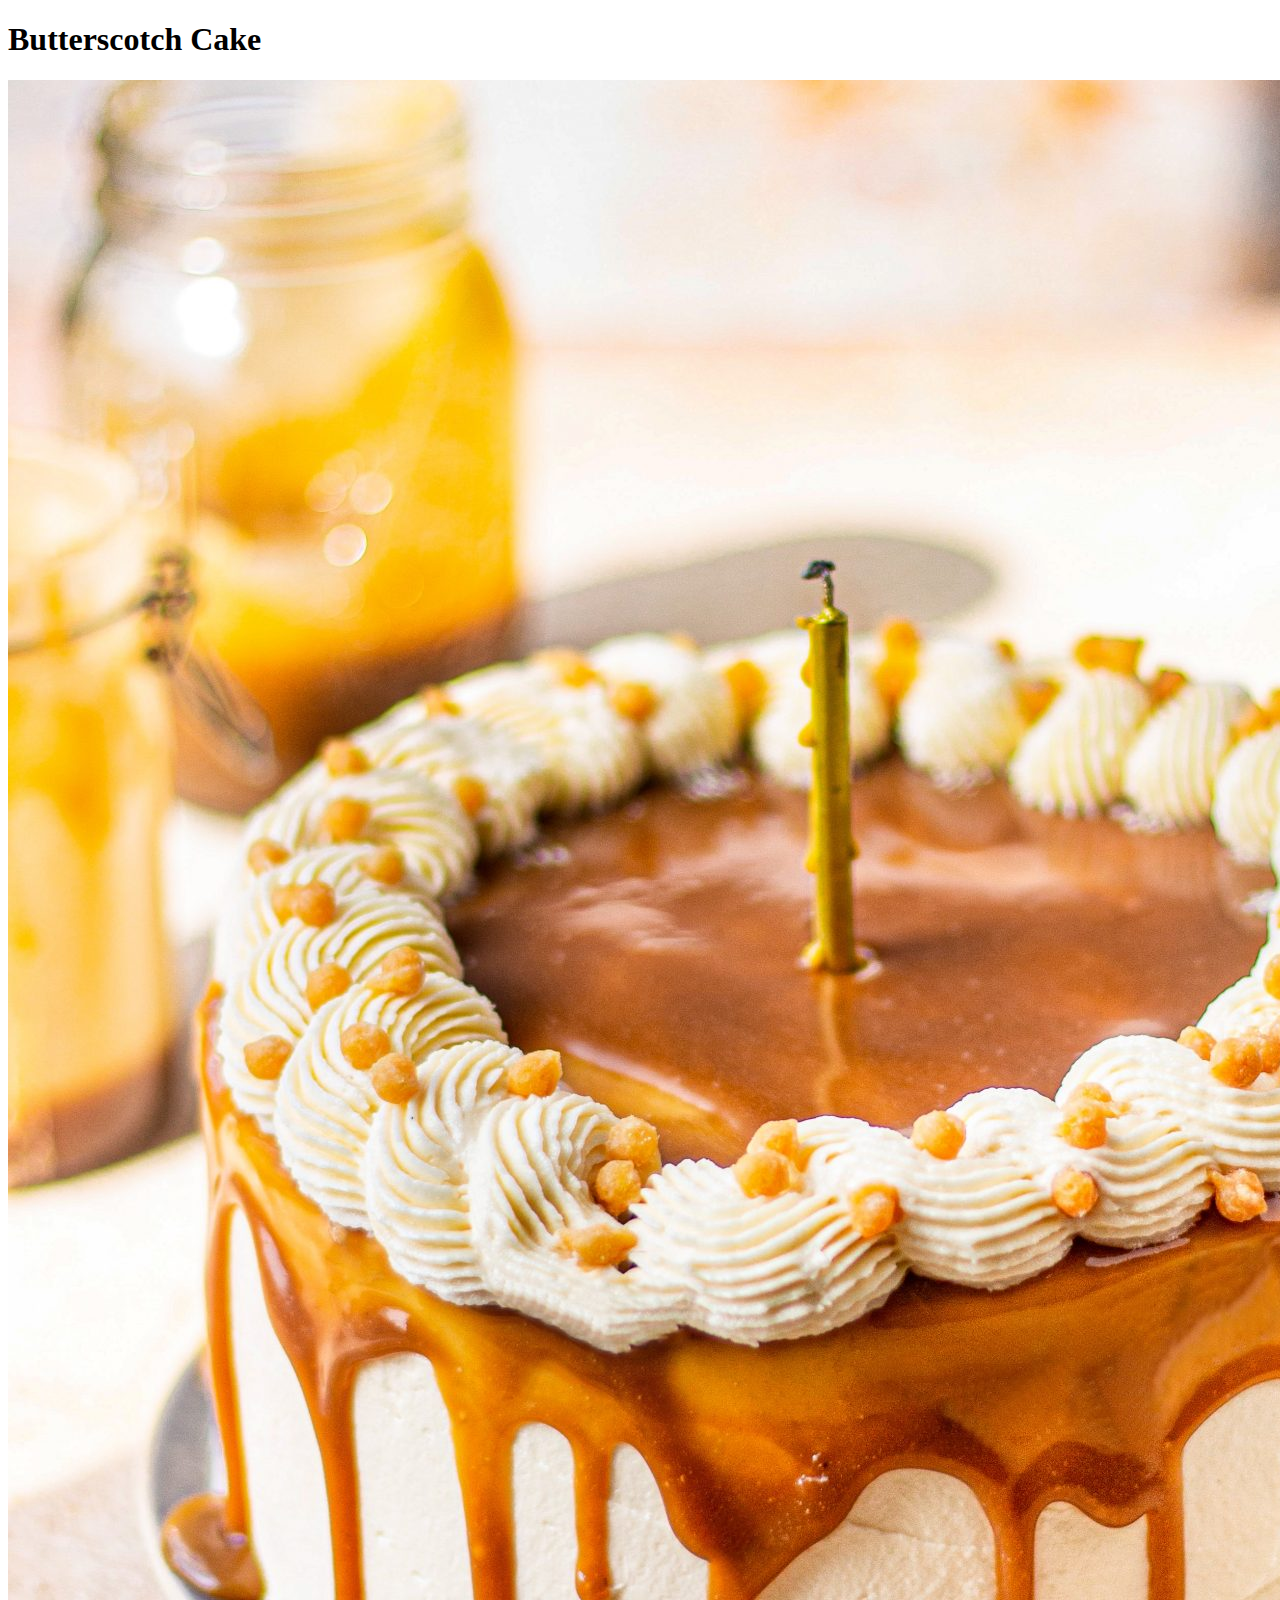
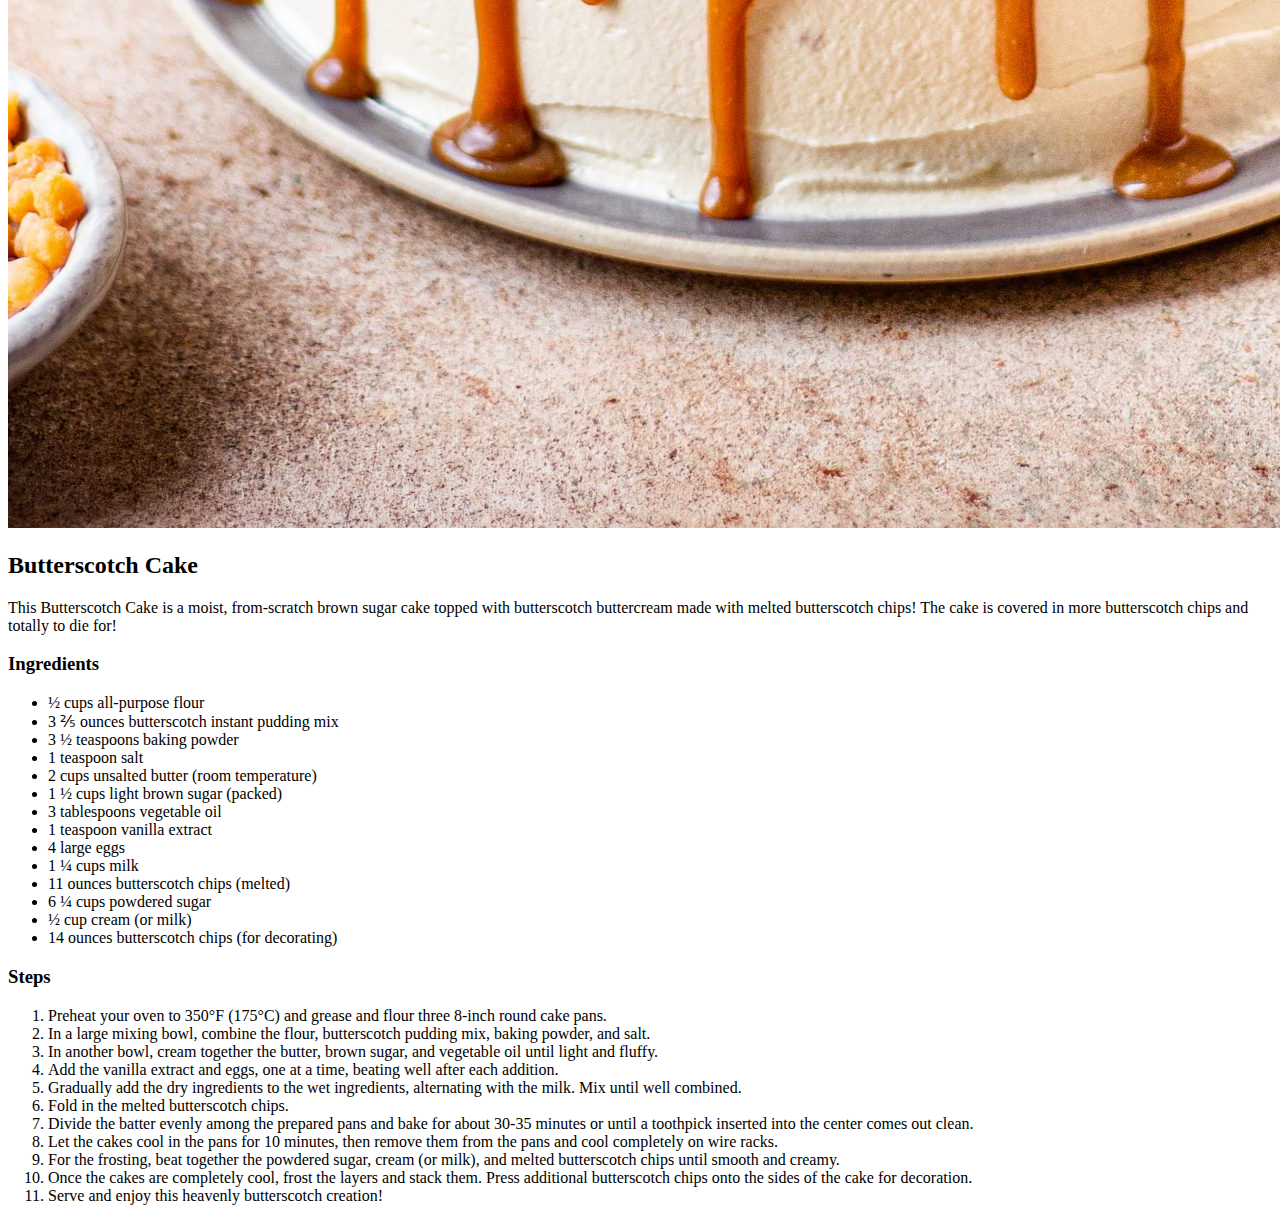
==== recipes/butterscotch-cake.html @ dc742cfb "Added recipe data for 4 recipes." ====
<!DOCTYPE html>
<html lang="en">
<head>
    <meta charset="UTF-8">
    <meta name="viewport" content="width=device-width, initial-scale=1.0">
    <title>Document</title>
</head>
<body>
    <h1>Butterscotch Cake</h1>
    <img src="../images/butterscotch-cake.jpg" alt="Butterscotch Cake">
    <h2>Butterscotch Cake</h2>
    <p>This Butterscotch Cake is a moist, from-scratch brown sugar cake topped with butterscotch buttercream made with melted butterscotch chips! 
        The cake is covered in more butterscotch chips and totally to die for!</p>
    <h3>Ingredients</h3>
    <ul>
        <li>½ cups all-purpose flour</li>
        <li>3 ⅖ ounces butterscotch instant pudding mix</li>
        <li>3 ½ teaspoons baking powder</li>
        <li>1 teaspoon salt</li>
        <li>2 cups unsalted butter (room temperature)</li>
        <li>1 ½ cups light brown sugar (packed)</li>
        <li>3 tablespoons vegetable oil</li>
        <li>1 teaspoon vanilla extract</li>
        <li>4 large eggs</li>
        <li>1 ¼ cups milk</li>
        <li>11 ounces butterscotch chips (melted)</li>
        <li>6 ¼ cups powdered sugar</li>
        <li>½ cup cream (or milk)</li>
        <li>14 ounces butterscotch chips (for decorating)</li>
        </ul>
    <h3>Steps</h3>
    <ol>
        <li>Preheat your oven to 350°F (175°C) and grease and flour three 8-inch round cake pans.</li>
        <li>In a large mixing bowl, combine the flour, butterscotch pudding mix, baking powder, and salt.</li>
        <li>In another bowl, cream together the butter, brown sugar, and vegetable oil until light and fluffy.</li>
        <li>Add the vanilla extract and eggs, one at a time, beating well after each addition.</li>
        <li>Gradually add the dry ingredients to the wet ingredients, alternating with the milk. Mix until well combined.</li>
        <li>Fold in the melted butterscotch chips.</li>
        <li>Divide the batter evenly among the prepared pans and bake for about 30-35 minutes or until a toothpick inserted into the center comes out clean.</li>
        <li>Let the cakes cool in the pans for 10 minutes, then remove them from the pans and cool completely on wire racks.</li>
        <li>For the frosting, beat together the powdered sugar, cream (or milk), and melted butterscotch chips until smooth and creamy.</li>
        <li>Once the cakes are completely cool, frost the layers and stack them. Press additional butterscotch chips onto the sides of the cake for decoration.</li>
        <li>Serve and enjoy this heavenly butterscotch creation!</li>
    </ol>
</body>
</html>
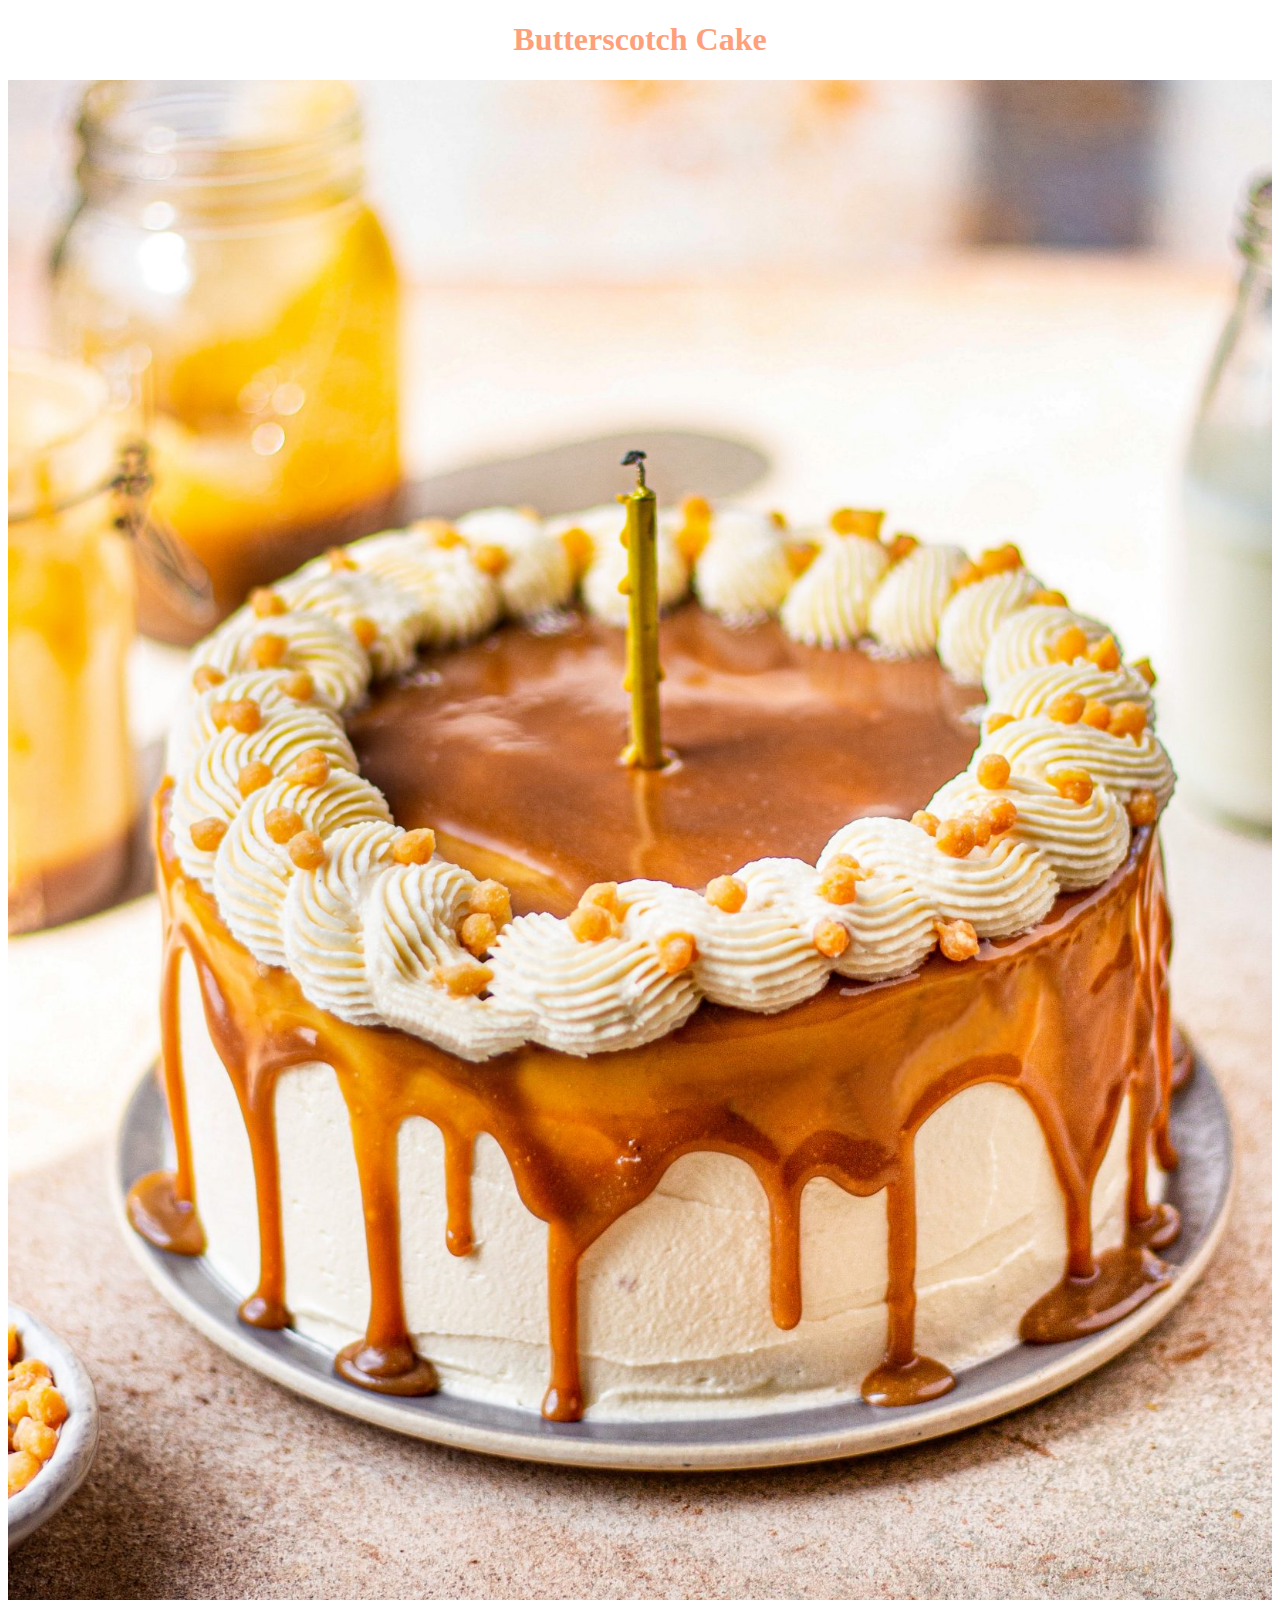
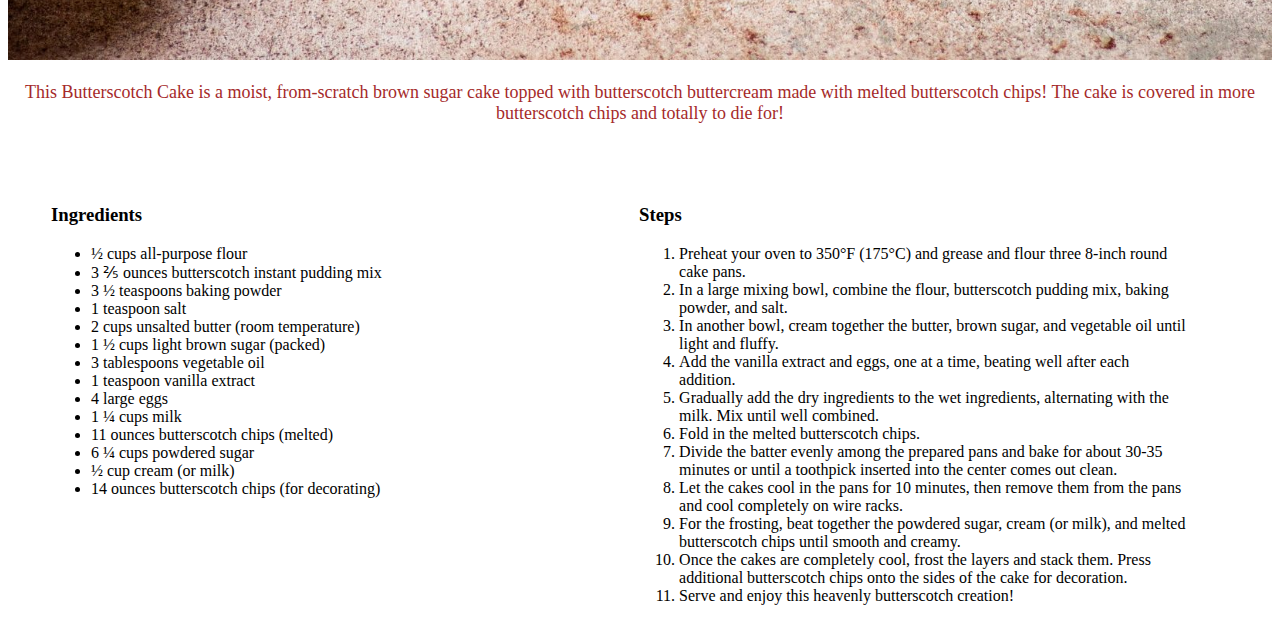
==== commit fd67ff8f: "added styling to the webpages" ====
--- a/recipes/butterscotch-cake.html
+++ b/recipes/butterscotch-cake.html
@@ -1,46 +1,67 @@
 <!DOCTYPE html>
 <html lang="en">
+
 <head>
     <meta charset="UTF-8">
     <meta name="viewport" content="width=device-width, initial-scale=1.0">
     <title>Document</title>
+    <link rel="stylesheet" href="recipe-styles.css">
 </head>
+
 <body>
     <h1>Butterscotch Cake</h1>
-    <img src="../images/butterscotch-cake.jpg" alt="Butterscotch Cake">
-    <h2>Butterscotch Cake</h2>
-    <p>This Butterscotch Cake is a moist, from-scratch brown sugar cake topped with butterscotch buttercream made with melted butterscotch chips! 
+    <img src="images/butterscotch-cake.jpg" alt="Butterscotch Cake">
+    <p>This Butterscotch Cake is a moist, from-scratch brown sugar cake topped with butterscotch buttercream made with
+        melted butterscotch chips!
         The cake is covered in more butterscotch chips and totally to die for!</p>
-    <h3>Ingredients</h3>
-    <ul>
-        <li>½ cups all-purpose flour</li>
-        <li>3 ⅖ ounces butterscotch instant pudding mix</li>
-        <li>3 ½ teaspoons baking powder</li>
-        <li>1 teaspoon salt</li>
-        <li>2 cups unsalted butter (room temperature)</li>
-        <li>1 ½ cups light brown sugar (packed)</li>
-        <li>3 tablespoons vegetable oil</li>
-        <li>1 teaspoon vanilla extract</li>
-        <li>4 large eggs</li>
-        <li>1 ¼ cups milk</li>
-        <li>11 ounces butterscotch chips (melted)</li>
-        <li>6 ¼ cups powdered sugar</li>
-        <li>½ cup cream (or milk)</li>
-        <li>14 ounces butterscotch chips (for decorating)</li>
-        </ul>
-    <h3>Steps</h3>
-    <ol>
-        <li>Preheat your oven to 350°F (175°C) and grease and flour three 8-inch round cake pans.</li>
-        <li>In a large mixing bowl, combine the flour, butterscotch pudding mix, baking powder, and salt.</li>
-        <li>In another bowl, cream together the butter, brown sugar, and vegetable oil until light and fluffy.</li>
-        <li>Add the vanilla extract and eggs, one at a time, beating well after each addition.</li>
-        <li>Gradually add the dry ingredients to the wet ingredients, alternating with the milk. Mix until well combined.</li>
-        <li>Fold in the melted butterscotch chips.</li>
-        <li>Divide the batter evenly among the prepared pans and bake for about 30-35 minutes or until a toothpick inserted into the center comes out clean.</li>
-        <li>Let the cakes cool in the pans for 10 minutes, then remove them from the pans and cool completely on wire racks.</li>
-        <li>For the frosting, beat together the powdered sugar, cream (or milk), and melted butterscotch chips until smooth and creamy.</li>
-        <li>Once the cakes are completely cool, frost the layers and stack them. Press additional butterscotch chips onto the sides of the cake for decoration.</li>
-        <li>Serve and enjoy this heavenly butterscotch creation!</li>
-    </ol>
+    <div class="float-container">
+        <div class="float-child">
+            <div class="first">
+                <h3>Ingredients</h3>
+                <ul>
+                    <li>½ cups all-purpose flour</li>
+                    <li>3 ⅖ ounces butterscotch instant pudding mix</li>
+                    <li>3 ½ teaspoons baking powder</li>
+                    <li>1 teaspoon salt</li>
+                    <li>2 cups unsalted butter (room temperature)</li>
+                    <li>1 ½ cups light brown sugar (packed)</li>
+                    <li>3 tablespoons vegetable oil</li>
+                    <li>1 teaspoon vanilla extract</li>
+                    <li>4 large eggs</li>
+                    <li>1 ¼ cups milk</li>
+                    <li>11 ounces butterscotch chips (melted)</li>
+                    <li>6 ¼ cups powdered sugar</li>
+                    <li>½ cup cream (or milk)</li>
+                    <li>14 ounces butterscotch chips (for decorating)</li>
+                </ul>
+            </div>
+        </div>
+        <div class="float-child">
+            <div class="second">
+                <h3>Steps</h3>
+                <ol>
+                    <li>Preheat your oven to 350°F (175°C) and grease and flour three 8-inch round cake pans.</li>
+                    <li>In a large mixing bowl, combine the flour, butterscotch pudding mix, baking powder, and salt.
+                    </li>
+                    <li>In another bowl, cream together the butter, brown sugar, and vegetable oil until light and
+                        fluffy.</li>
+                    <li>Add the vanilla extract and eggs, one at a time, beating well after each addition.</li>
+                    <li>Gradually add the dry ingredients to the wet ingredients, alternating with the milk. Mix until
+                        well combined.</li>
+                    <li>Fold in the melted butterscotch chips.</li>
+                    <li>Divide the batter evenly among the prepared pans and bake for about 30-35 minutes or until a
+                        toothpick inserted into the center comes out clean.</li>
+                    <li>Let the cakes cool in the pans for 10 minutes, then remove them from the pans and cool
+                        completely on wire racks.</li>
+                    <li>For the frosting, beat together the powdered sugar, cream (or milk), and melted butterscotch
+                        chips until smooth and creamy.</li>
+                    <li>Once the cakes are completely cool, frost the layers and stack them. Press additional
+                        butterscotch chips onto the sides of the cake for decoration.</li>
+                    <li>Serve and enjoy this heavenly butterscotch creation!</li>
+                </ol>
+            </div>
+        </div>
+    </div>
 </body>
+
 </html>--- a/recipes/recipe-styles.css
+++ b/recipes/recipe-styles.css
@@ -0,0 +1,36 @@
+body {
+    background-color: #fff;
+}
+
+h1 {
+    color: lightsalmon;
+    text-align: center;
+}
+
+img {
+    height: 100%;
+    width: 100%;
+}
+
+p {
+    color: brown;
+    font-size: large;
+    text-align: center;
+}
+
+.float-container {
+    border: 3px solid #fff;
+    padding: 20px;
+}
+
+.float-child {
+    width: 45%;
+    padding: 20px;
+    float: left;
+}
+
+.float-child:hover {
+    background-color: rgba(12, 12, 140, 0.796);
+    color: antiquewhite;
+}
+
